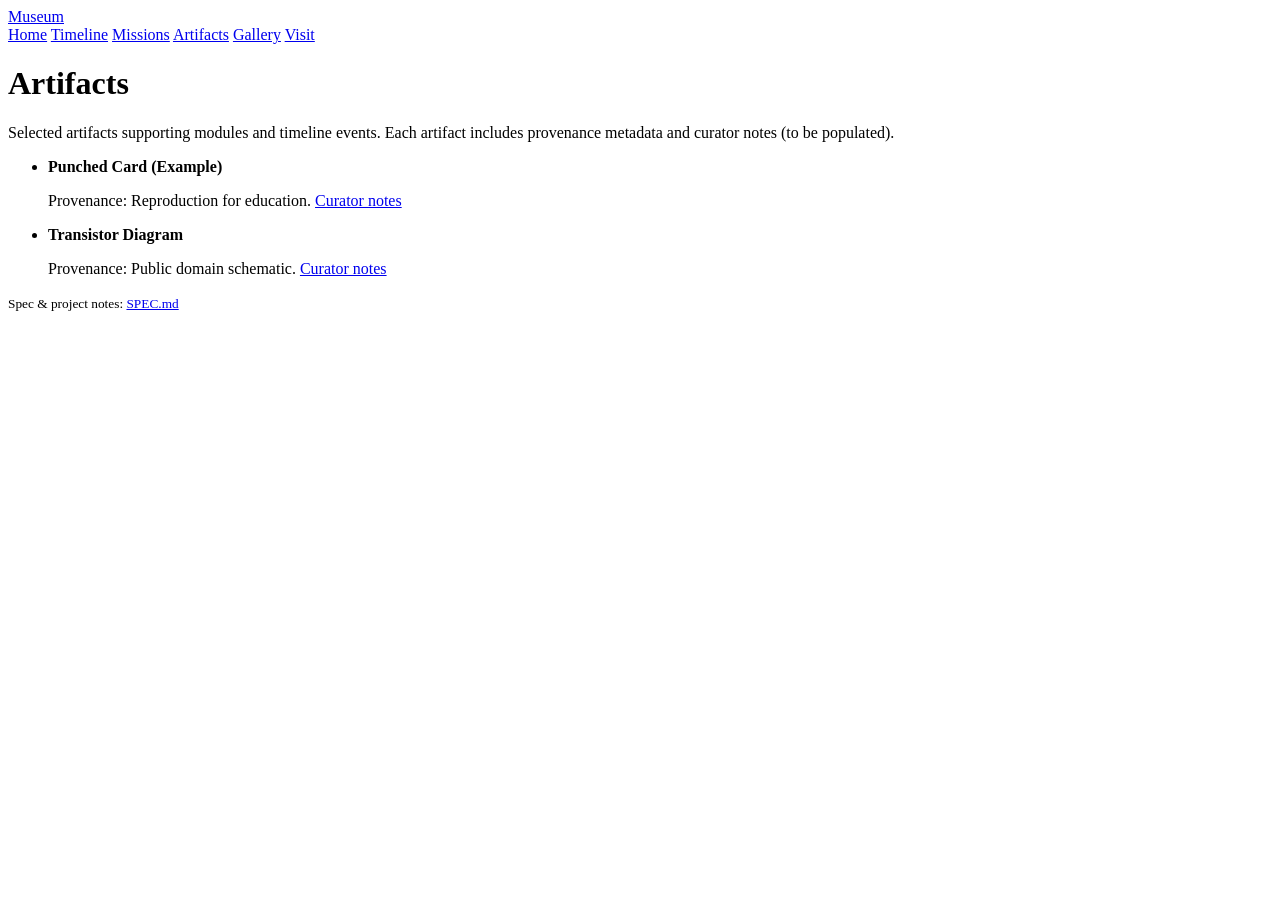
==== artifacts.html @ ea311383 "Website review" ====
<!doctype html>
<html lang="en">
<head>
  <meta charset="utf-8" />
  <meta name="viewport" content="width=device-width,initial-scale=1" />
  <title>Artifacts — Museum</title>
  <link rel="stylesheet" href="/site/assets/css/styles.css">
</head>
<body>
  <header class="site-header">
    <div class="container">
      <a class="brand" href="/site/index.html">Museum</a>
      <nav class="nav">
        <a href="/site/index.html">Home</a>
        <a href="/site/timeline.html">Timeline</a>
        <a href="/site/missions.html">Missions</a>
        <a href="/site/artifacts.html">Artifacts</a>
        <a href="/site/gallery.html">Gallery</a>
        <a href="/site/visit.html">Visit</a>
      </nav>
    </div>
  </header>

  <main class="container">
    <h1>Artifacts</h1>
    <p>Selected artifacts supporting modules and timeline events. Each artifact includes provenance metadata and curator notes (to be populated).</p>

    <ul class="artifact-list">
      <li>
        <strong>Punched Card (Example)</strong>
        <p>Provenance: Reproduction for education. <a href="#">Curator notes</a></p>
      </li>
      <li>
        <strong>Transistor Diagram</strong>
        <p>Provenance: Public domain schematic. <a href="#">Curator notes</a></p>
      </li>
    </ul>
  </main>

  <footer class="site-footer">
    <div class="container">
      <small>Spec & project notes: <a href="../SPEC.md">SPEC.md</a></small>
    </div>
  </footer>
</body>
</html>
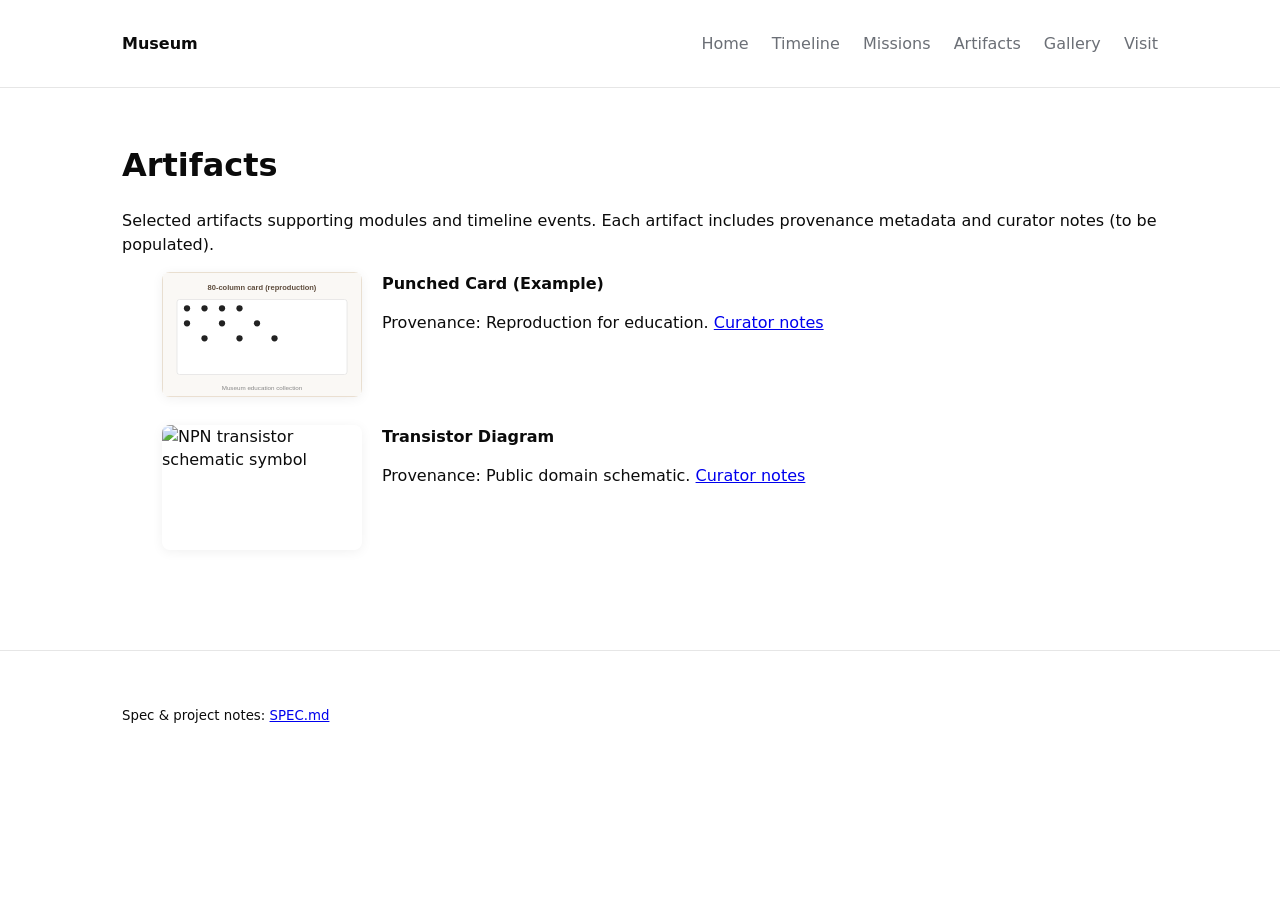
==== commit 7fafd538: "Website Update" ====
--- a/artifacts.html
+++ b/artifacts.html
@@ -4,19 +4,19 @@
   <meta charset="utf-8" />
   <meta name="viewport" content="width=device-width,initial-scale=1" />
   <title>Artifacts — Museum</title>
-  <link rel="stylesheet" href="/site/assets/css/styles.css">
+  <link rel="stylesheet" href="assets/css/styles.css">
 </head>
 <body>
   <header class="site-header">
     <div class="container">
-      <a class="brand" href="/site/index.html">Museum</a>
+      <a class="brand" href="index.html">Museum</a>
       <nav class="nav">
-        <a href="/site/index.html">Home</a>
-        <a href="/site/timeline.html">Timeline</a>
-        <a href="/site/missions.html">Missions</a>
-        <a href="/site/artifacts.html">Artifacts</a>
-        <a href="/site/gallery.html">Gallery</a>
-        <a href="/site/visit.html">Visit</a>
+        <a href="index.html">Home</a>
+        <a href="timeline.html">Timeline</a>
+        <a href="missions.html">Missions</a>
+        <a href="artifacts.html">Artifacts</a>
+        <a href="gallery.html">Gallery</a>
+        <a href="visit.html">Visit</a>
       </nav>
     </div>
   </header>
@@ -26,20 +26,26 @@
     <p>Selected artifacts supporting modules and timeline events. Each artifact includes provenance metadata and curator notes (to be populated).</p>
 
     <ul class="artifact-list">
-      <li>
-        <strong>Punched Card (Example)</strong>
-        <p>Provenance: Reproduction for education. <a href="#">Curator notes</a></p>
+      <li class="artifact-row">
+        <img src="assets/img/artifact-card.svg" width="200" height="125" alt="Illustration of an 80-column punch card reproduction">
+        <div>
+          <strong>Punched Card (Example)</strong>
+          <p>Provenance: Reproduction for education. <a href="#">Curator notes</a></p>
+        </div>
       </li>
-      <li>
-        <strong>Transistor Diagram</strong>
-        <p>Provenance: Public domain schematic. <a href="#">Curator notes</a></p>
+      <li class="artifact-row">
+        <img src="assets/img/transistor-schematic.svg" width="200" height="125" alt="NPN transistor schematic symbol">
+        <div>
+          <strong>Transistor Diagram</strong>
+          <p>Provenance: Public domain schematic. <a href="#">Curator notes</a></p>
+        </div>
       </li>
     </ul>
   </main>
 
   <footer class="site-footer">
     <div class="container">
-      <small>Spec & project notes: <a href="../SPEC.md">SPEC.md</a></small>
+      <small>Spec & project notes: <a href="SPEC.md">SPEC.md</a></small>
     </div>
   </footer>
 </body>
--- a/assets/css/styles.css
+++ b/assets/css/styles.css
@@ -0,0 +1,58 @@
+:root{
+  --bg:#ffffff;
+  --text:#0b0b0b;
+  --muted:#6b6f76;
+  --accent:#003366;
+  --accent-3:#ff7a59;
+  --accent-2:#0077cc;
+  --bg-gradient: linear-gradient(90deg,#e6f3ff, #ffffff);
+  --gap:24px;
+  --container-width:1100px;
+  --base-size:16px;
+}
+
+*{box-sizing:border-box}
+body{font-family: Inter, system-ui, -apple-system, "Segoe UI", Roboto, "Helvetica Neue", Arial; color:var(--text); background:var(--bg); margin:0; line-height:1.45; font-size:var(--base-size)}
+.container{max-width:var(--container-width); margin:0 auto; padding:32px}
+.site-header{border-bottom:1px solid #e6e6e6}
+.site-header .container{display:flex; align-items:center; justify-content:space-between}
+.brand{font-weight:700; text-decoration:none; color:var(--text)}
+.nav a{margin-left:18px; text-decoration:none; color:var(--muted)}
+.nav a:hover{color:var(--accent-2)}
+.hero{padding:48px 0}
+.hero{display:flex; gap:20px; align-items:center; padding:40px 0; background:var(--bg-gradient); border-radius:8px}
+.hero .hero-copy{flex:1}
+.hero h1{font-size:36px; margin:0 0 8px; text-align:left}
+.lede{color:var(--muted); margin:0 0 16px}
+.cta{display:inline-block; background:var(--accent); color:white; padding:10px 16px; text-decoration:none; border-radius:4px}
+.hero-image{width:420px; height:auto; border-radius:6px; box-shadow:0 8px 24px rgba(11,79,108,0.12)}
+.grid{display:grid; gap:var(--gap)}
+.grid-3{grid-template-columns:repeat(auto-fit,minmax(220px,1fr))}
+.card{border:1px solid #eaeaea; padding:18px}
+.card img{width:100%; height:120px; object-fit:cover; border-radius:6px; margin-bottom:12px}
+.btn{display:inline-block; margin-top:8px; color:var(--accent-2); text-decoration:none}
+.btn-primary{display:inline-block; margin-top:8px; background:var(--accent-3); color:#fff; padding:8px 12px; border-radius:6px; text-decoration:none}
+.workspace{background:#fbfbfb; border-left:4px solid var(--accent); padding:16px}
+.modal-overlay{position:fixed; inset:0; display:flex; align-items:center; justify-content:center; background:rgba(0,0,0,0.35); z-index:9999}
+.modal{background:#fff; padding:18px; border-radius:8px; max-width:520px; box-shadow:0 12px 40px rgba(10,20,30,0.12)}
+.modal .actions{margin-top:12px; text-align:right}
+.modal .actions a{margin-left:8px}
+.modules{margin-top:32px}
+.missions-list{list-style:none; padding:0}
+.missions-list li{border-top:1px solid #eee; padding:18px 0}
+.site-footer{border-top:1px solid #e6e6e6; padding:20px 0; margin-top:40px}
+.footer small{color:var(--muted)}
+.timeline{padding-left:18px}
+.timeline-lede{margin:16px 0 24px}
+.timeline-banner{max-width:100%; height:auto; border-radius:8px; box-shadow:0 4px 16px rgba(11,79,108,0.08)}
+.gallery-grid img{width:100%; height:180px; object-fit:cover; background:#ddd}
+.artifact-list .artifact-row{display:flex; gap:20px; align-items:flex-start; margin-bottom:28px; flex-wrap:wrap}
+.artifact-list .artifact-row img{flex-shrink:0; border-radius:8px; box-shadow:0 2px 12px rgba(0,0,0,0.06)}
+.visit-hero{margin:8px 0 20px}
+.visit-hero img{max-width:100%; height:auto; border-radius:8px; box-shadow:0 4px 16px rgba(11,79,108,0.08)}
+
+@media (max-width:720px){
+  .site-header .container{flex-direction:column; align-items:flex-start}
+  .nav{margin-top:12px}
+  .hero{flex-direction:column}
+}
